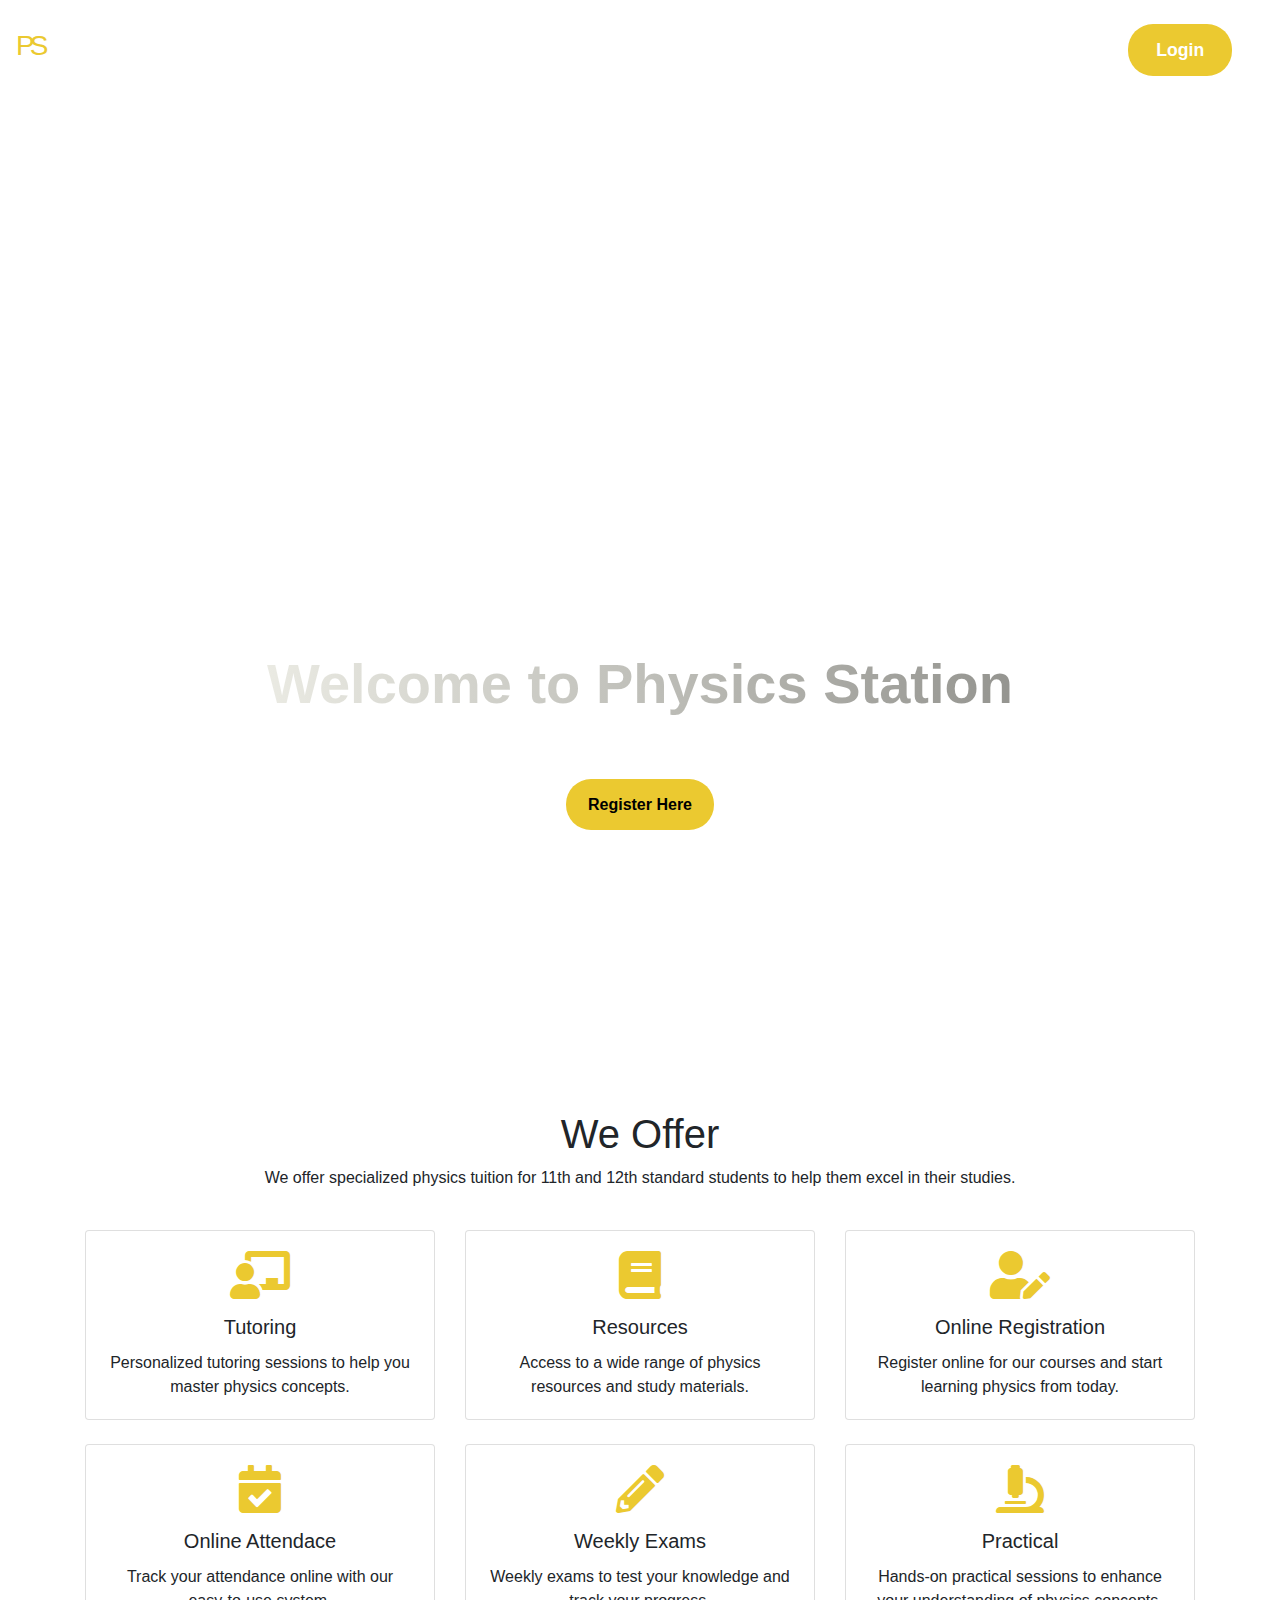
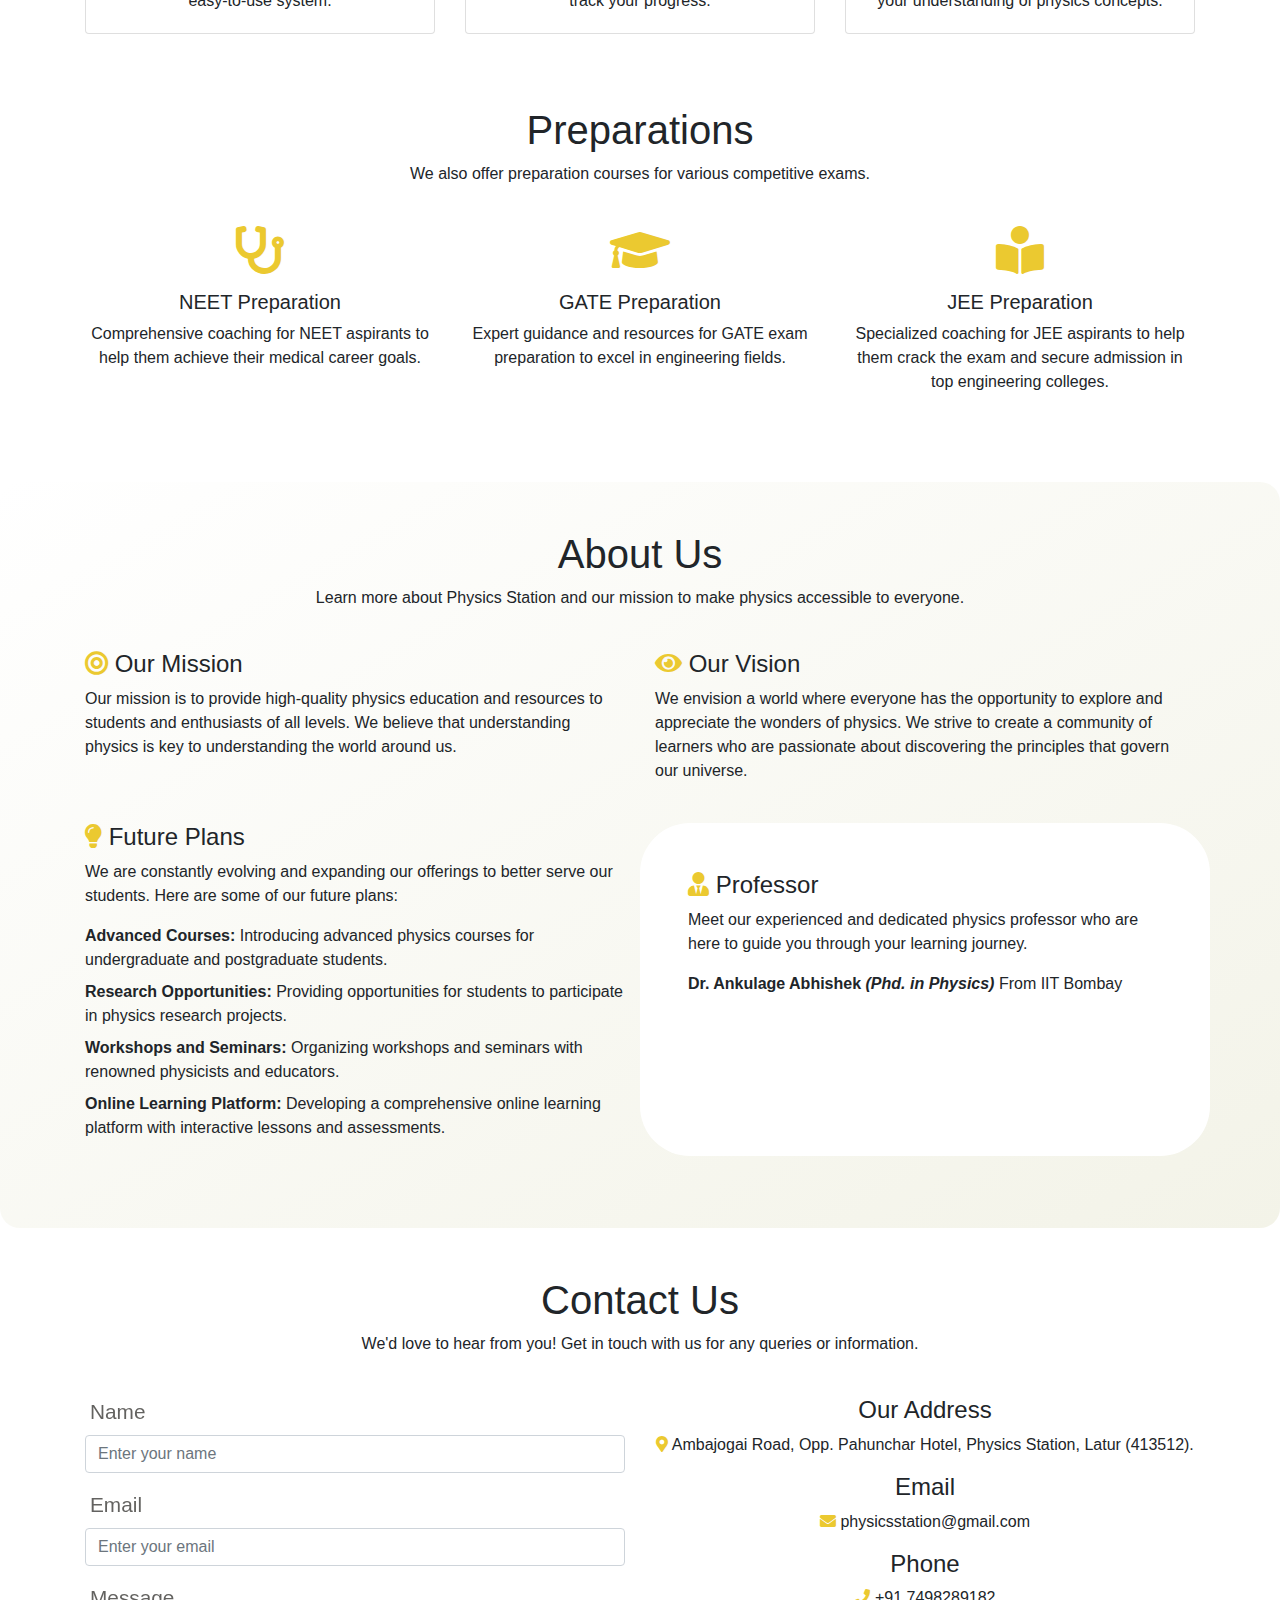
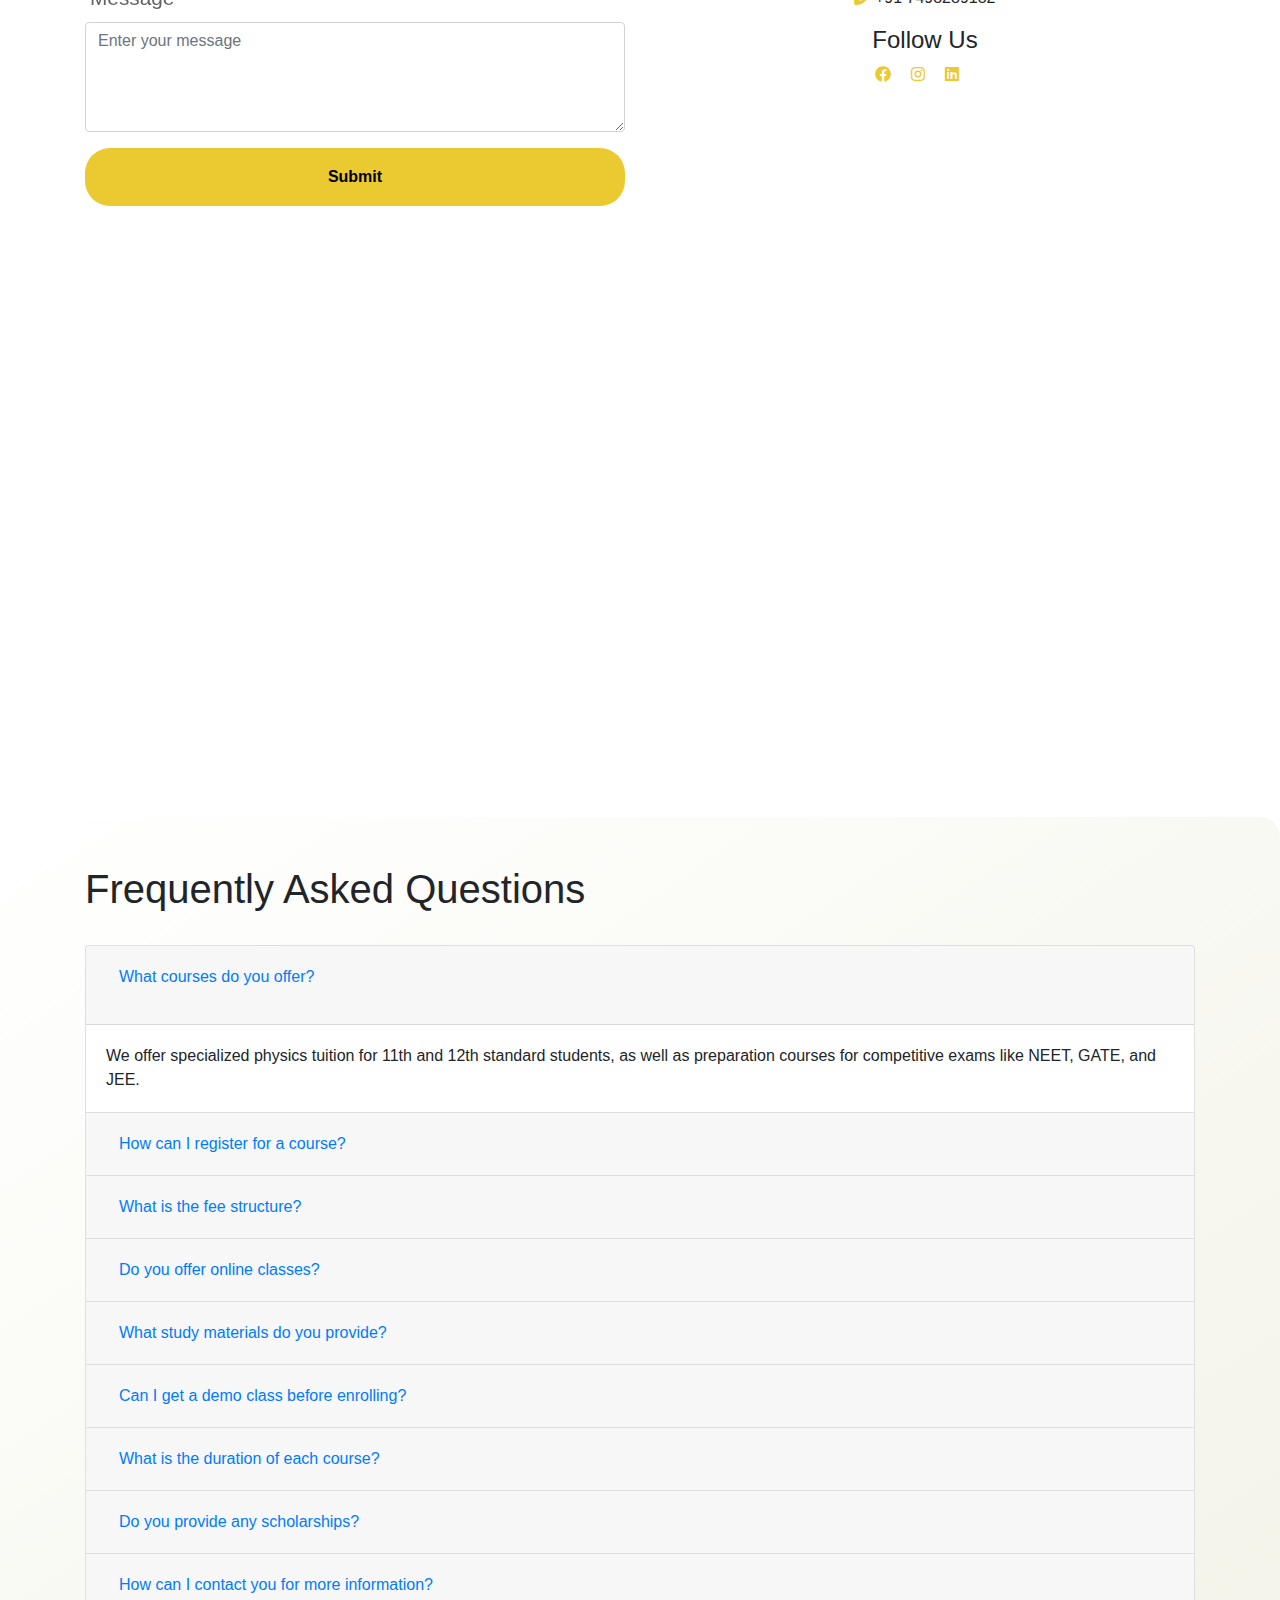
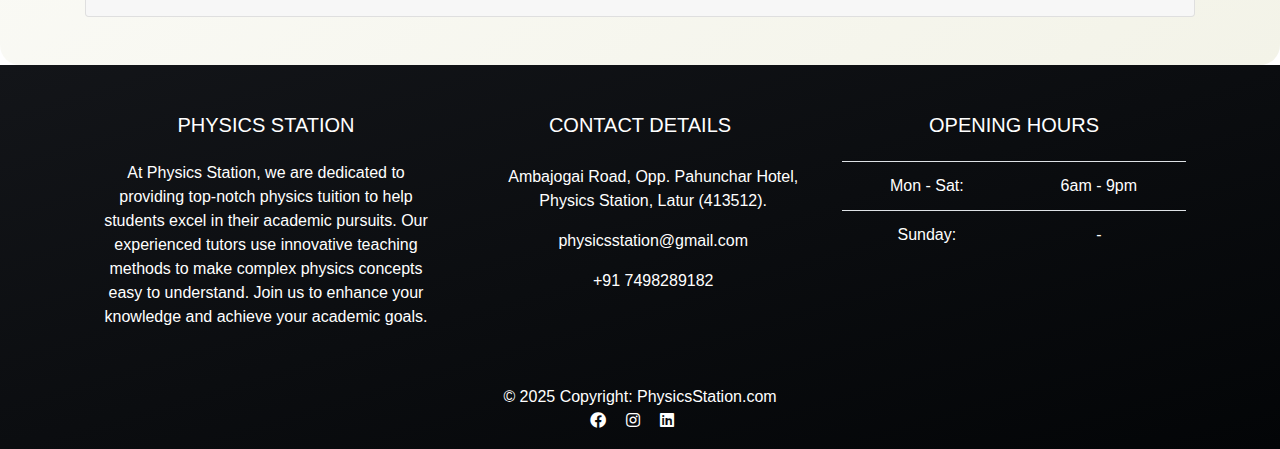
==== index.html @ 828b2222 "Add files via upload" ====
<!DOCTYPE html>
<html lang="en">
<head>
    <meta charset="UTF-8">
    <meta name="viewport" content="width=device-width, initial-scale=1.0">
    <link rel="stylesheet" href="style.css">
    <link rel="preconnect" href="https://fonts.googleapis.com">
<link rel="preconnect" href="https://fonts.gstatic.com" crossorigin>
<link href="https://fonts.googleapis.com/css2?family=Inter:ital,opsz,wght@0,14..32,100..900;1,14..32,100..900&family=Open+Sans:ital,wght@0,300..800;1,300..800&family=Playfair+Display:ital,wght@0,400..900;1,400..900&display=swap" rel="stylesheet">
    <link href="https://stackpath.bootstrapcdn.com/bootstrap/4.5.2/css/bootstrap.min.css" rel="stylesheet">
    <link rel="stylesheet" href="https://cdnjs.cloudflare.com/ajax/libs/font-awesome/5.15.4/css/all.min.css">
    <script src="script.js"></script>
    <title>Physics Station</title>
</head>
<body>
    <video autoplay muted loop id="bgVideo">
        <source src="assets/7670836-uhd_3840_2160_30fps.mp4" type="video/mp4">
    </video>
    
    <header class="container-fluid p-3 text-white">
        <div class="row align-items-center">
            <div class="col-md-4">
                <h1 class="h3 logo-style">PS</h1>
            </div>
            <div class="col-md-8 text-md-right text-right">
                <nav class="navbar navbar-expand-md navbar-dark justify-content-end navtg-style">
                    <button class="navbar-toggler mt-0" type="button" data-toggle="collapse" data-target="#navbarNav" aria-controls="navbarNav" aria-expanded="false" aria-label="Toggle navigation">
                        <span class="navbar-toggler-icon"></span>
                    </button>
                    <div class="collapse navbar-collapse" id="navbarNav">
                        <ul class="navbar-nav ml-auto nav-style">
                            <li class="nav-item active">
                                <a class="nav-link" href="#">Home</a>
                            </li>
                            
                            <li class="nav-item">
                                <a class="nav-link" href="#">Services</a>
                            </li>
                            <li class="nav-item">
                                <a class="nav-link" href="#">About</a>
                            </li>
                            <li class="nav-item">
                                <a class="nav-link" href="#">Contact</a>
                            </li>
                            <li class="nav-item">
                                <a class="nav-link" href="#">Resources</a>
                            </li>
                            <li class="nav-item lg-btn">
                                <a class="nav-link text-white" href="#">Login</a>
                            </li>
                        </ul>
                    </div>
                </nav>
            </div>
        </div>
    </header>
    <section class="hero-section d-flex align-items-center text-center text-white my-5 hero-style">
        <div class="container ">
            <h1 class=" mainheading-style">Welcome to Physics Station</h1>
            <p class="lead-style">Your one-stop destination for all things physics.</p>
            <a href="#" class="btn-style mt-5">Register Here</a>
        </div>
    </section>


    <section class="services-section ser-style">
        <div class="container">
            <div class="row text-center">
                <div class="col-12 mb-4">
                    <h2 class="h1">We Offer</h2>
                    <p>We offer specialized physics tuition for 11th and 12th standard students to help them excel in their studies.</p>
                </div>
                <div class="col-md-4 mb-4">
                    <div class="card">
                        <div class="card-body">
                            <i class="fas fa-chalkboard-teacher fa-3x mb-3 ser-Card-style" ></i>
                            <h5 class="card-title">Tutoring</h5>
                            <p class="card-text">Personalized tutoring sessions to help you master physics concepts.</p>
                        </div>
                    </div>
                </div>
                <div class="col-md-4 mb-4">
                    <div class="card">
                        <div class="card-body">
                            <i class="fas fa-book fa-3x mb-3 ser-Card-style"></i>
                            <h5 class="card-title">Resources</h5>
                            <p class="card-text">Access to a wide range of physics resources and study materials.</p>
                        </div>
                    </div>
                </div>
                <div class="col-md-4 mb-4">
                    <div class="card">
                        <div class="card-body">
                            <i class="fas fa-user-edit fa-3x mb-3 ser-Card-style"></i>
                            <h5 class="card-title">Online Registration</h5>
                            <p class="card-text">Register online for our courses and start learning physics from today.</p>
                        </div>
                    </div>
                </div>
                <div class="col-md-4 mb-4">
                    <div class="card">
                        <div class="card-body">
                            <i class="fas fa-calendar-check fa-3x mb-3 ser-Card-style"></i>
                            <h5 class="card-title">Online Attendace</h5>
                            <p class="card-text">Track your attendance online with our easy-to-use system.</p>
                        </div>
                    </div>
                </div>
                <div class="col-md-4 mb-4">
                    <div class="card">
                        <div class="card-body">
                            <i class="fas fa-pencil-alt fa-3x mb-3 ser-Card-style"></i>
                            <h5 class="card-title">Weekly Exams</h5>
                            <p class="card-text">Weekly exams to test your knowledge and track your progress.</p>
                        </div>
                    </div>
                </div>
                <div class="col-md-4 mb-4">
                    <div class="card">
                        <div class="card-body">
                            <i class="fas fa-microscope fa-3x mb-3 ser-Card-style"></i>
                            <h5 class="card-title">Practical</h5>
                            <p class="card-text">Hands-on practical sessions to enhance your understanding of physics concepts.</p>
                        </div>
                    </div>
                </div>
            </div>
        </div>
    </section>
    <section class="other-services-section py-5">
        <div class="container">
            <div class="row text-center">
                <div class="col-12 mb-4">
                    <h2 class="h1">Preparations</h2>
                    <p>We also offer preparation courses for various competitive exams.</p>
                </div>
                <div class="col-md-4 mb-4">
                    <div class="service-box">
                        <i class="fas fa-stethoscope fa-3x mb-3 ser-Card-style"></i>
                        <h5 class="service-title">NEET Preparation</h5>
                        <p class="service-text">Comprehensive coaching for NEET aspirants to help them achieve their medical career goals.</p>
                    </div>
                </div>
                <div class="col-md-4 mb-4">
                    <div class="service-box">
                        <i class="fas fa-graduation-cap fa-3x mb-3 ser-Card-style"></i>
                        <h5 class="service-title">GATE Preparation</h5>
                        <p class="service-text">Expert guidance and resources for GATE exam preparation to excel in engineering fields.</p>
                    </div>
                </div>
                <div class="col-md-4 mb-4">
                    <div class="service-box">
                        <i class="fas fa-book-reader fa-3x mb-3 ser-Card-style"></i>
                        <h5 class="service-title">JEE Preparation</h5>
                        <p class="service-text">Specialized coaching for JEE aspirants to help them crack the exam and secure admission in top engineering colleges.</p>
                    </div>
                    
            </div>
        </div>
    </section>

    <section class="about-section about-style py-5 abt-bg-style">
        <div class="container">
            <div class="row">
                <div class="col-12 text-center mb-4">
                    <h2 class="h1">About Us</h2>
                    <p>Learn more about Physics Station and our mission to make physics accessible to everyone.</p>
                </div>
                <div class="col-md-6 mb-4">
                    <h3 class="h4"><i class="fas fa-bullseye ser-Card-style"></i> Our Mission</h3>
                    <p>Our mission is to provide high-quality physics education and resources to students and enthusiasts of all levels. We believe that understanding physics is key to understanding the world around us.</p>
                </div>
                <div class="col-md-6 mb-4">
                    <h3 class="h4"><i class="fas fa-eye ser-Card-style"></i> Our Vision</h3>
                    <p>We envision a world where everyone has the opportunity to explore and appreciate the wonders of physics. We strive to create a community of learners who are passionate about discovering the principles that govern our universe.</p>
                </div>
                <div class="col-md-6 mb-4">
                    <h3 class="h4"><i class="fas fa-lightbulb ser-Card-style"></i> Future Plans</h3>
                    <p>We are constantly evolving and expanding our offerings to better serve our students. Here are some of our future plans:</p>
                    <ul class="list-unstyled">
                        <li class="mb-2">
                            <strong>Advanced Courses:</strong> Introducing advanced physics courses for undergraduate and postgraduate students.
                        </li>
                        <li class="mb-2">
                            <strong>Research Opportunities:</strong> Providing opportunities for students to participate in physics research projects.
                        </li>
                        <li class="mb-2">
                            <strong>Workshops and Seminars:</strong> Organizing workshops and seminars with renowned physicists and educators.
                        </li>
                        <li class="mb-2">
                            <strong>Online Learning Platform:</strong> Developing a comprehensive online learning platform with interactive lessons and assessments.
                        </li>
                    </ul>
                </div>
                <div class="col-md-6 mb-4 bg-white p-5 border-radius-style">
                    <h3 class="h4"><i class="fas fa-user-tie ser-Card-style"></i> Professor</h3>
                    <p>Meet our experienced and dedicated physics professor who are here to guide you through your learning journey.</p>
                    <ul class="list-unstyled">
                        <li class="mb-2">
                            <strong>Dr. Ankulage Abhishek</strong> <i><b>(Phd. in Physics)</b></i> From IIT Bombay
                        </li>
                    </ul>
                </div>
            </div>
        </div>
    </section>

    
    <section class="contact-section py-5">
        <div class="container">
            <div class="row">
                <div class="col-12 mb-4 text-center">
                    <h2 class="h1 ">Contact Us</h2>
                    <p>We'd love to hear from you! Get in touch with us for any queries or information.</p>
                </div>
                <div class="col-md-6 mb-4 form-style">
                    <form>
                        <div class="form-group">
                            <label for="name">Name</label>
                            <input type="text" class="form-control" id="name" placeholder="Enter your name">
                        </div>
                        <div class="form-group">
                            <label for="email">Email</label>
                            <input type="email" class="form-control" id="email" placeholder="Enter your email">
                        </div>
                        <div class="form-group">
                            <label for="message">Message</label>
                            <textarea class="form-control" id="message" rows="4" placeholder="Enter your message"></textarea>
                        </div>
                        <button type="submit" class="submit-btn-style">Submit</button>
                    </form>
                </div>
                <div class="col-md-6 mb-4 text-center">
                    <h3 class="h4">Our Address</h3>
                    <p><i class="fas fa-map-marker-alt ser-Card-style"></i> Ambajogai Road, Opp. Pahunchar Hotel, Physics Station, Latur (413512).</p>
                    <h3 class="h4">Email</h3>
                    <p><i class="fas fa-envelope ser-Card-style"></i> physicsstation@gmail.com</p>
                    <h3 class="h4">Phone</h3>
                    <p><i class="fas fa-phone ser-Card-style"></i> +91 7498289182</p>
                    <h3 class="h4">Follow Us</h3>
                    <p>
                        <a href="https://www.facebook.com" target="_blank" class="text-dark mr-3">
                            <i class="fab fa-facebook  ser-Card-style"></i>
                        </a>
                        <a href="https://www.instagram.com" target="_blank" class="text-dark mr-3">
                            <i class="fab fa-instagram  ser-Card-style"></i>
                        </a>
                        <a href="https://www.linkedin.com" target="_blank" class="text-dark mr-3">
                            <i class="fab fa-linkedin  ser-Card-style"></i>
                        </a>
                    </p>
                </div>
                <div class="col-12 mb-4">
                    <h3 class="h2"></h3>
                    <iframe src="https://www.google.com/maps/embed?pb=!1m18!1m12!1m3!1d3785.3982784369587!2d76.56850227596956!3d18.420217172230515!2m3!1f0!2f0!3f0!3m2!1i1024!2i768!4f13.1!3m3!1m2!1s0x3bcf83788bf95f5b%3A0xa8b13ce5c3e5dd8e!2sPahunchar%20Pure%20Veg%20Restaurant!5e0!3m2!1sen!2sin!4v1738050229691!5m2!1sen!2sin" width="100%" height="500" style="border:0;" allowfullscreen="" loading="lazy" referrerpolicy="no-referrer-when-downgrade"></iframe>
                </div>
            </div>
        </div>
    </section>
    <section class="faq-section py-5 abt-bg-style">
        <div class="container">
            <div class="row">
                <div class="col-12 mb-4 text-left">
                    <h2 class="h1">Frequently Asked Questions</h2>
                </div>
                
                <div class="col-12">
                    <div class="accordion" id="faqAccordion">
                        <div class="card ">
                            <div class="card-header " id="headingOne">
                                <h5 class="mb-0 text-left">
                                    <button class="btn btn-link" type="button" data-toggle="collapse" data-target="#collapseOne" aria-expanded="true" aria-controls="collapseOne">
                                       <p class="btn-txt-style"> What courses do you offer? </p>
                                    </button>
                                </h5>
                            </div>
                            <div id="collapseOne" class="collapse show" aria-labelledby="headingOne" data-parent="#faqAccordion">
                                <div class="card-body text-left">
                                    We offer specialized physics tuition for 11th and 12th standard students, as well as preparation courses for competitive exams like NEET, GATE, and JEE.
                                </div>
                            </div>
                        </div>
                        <div class="card">
                            <div class="card-header" id="headingTwo">
                                <h5 class="mb-0 text-left"></h5>
                                    <button class="btn btn-link collapsed" type="button" data-toggle="collapse" data-target="#collapseTwo" aria-expanded="false" aria-controls="collapseTwo">
                                        How can I register for a course?
                                    </button>
                                </h5>
                            </div>
                            <div id="collapseTwo" class="collapse" aria-labelledby="headingTwo" data-parent="#faqAccordion">
                                <div class="card-body text-left">
                                    You can register for our courses online through our website. Simply click on the "Register Here" button and fill out the registration form.
                                </div>
                            </div>
                        </div>
                        <div class="card">
                            <div class="card-header" id="headingThree">
                                <h5 class="mb-0 text-left"></h5>
                                    <button class="btn btn-link collapsed" type="button" data-toggle="collapse" data-target="#collapseThree" aria-expanded="false" aria-controls="collapseThree">
                                        What is the fee structure?
                                    </button>
                                </h5>
                            </div>
                            <div id="collapseThree" class="collapse" aria-labelledby="headingThree" data-parent="#faqAccordion">
                                <div class="card-body text-left">
                                    Our fee structure varies depending on the course you choose. Please contact us for detailed information about the fees for each course.
                                </div>
                            </div>
                        </div>
                        <div class="card">
                            <div class="card-header" id="headingFour">
                                <h5 class="mb-0 text-left"></h5>
                                    <button class="btn btn-link collapsed" type="button" data-toggle="collapse" data-target="#collapseFour" aria-expanded="false" aria-controls="collapseFour">
                                        Do you offer online classes?
                                    </button>
                                </h5>
                            </div>
                            <div id="collapseFour" class="collapse" aria-labelledby="headingFour" data-parent="#faqAccordion">
                                <div class="card-body text-left">
                                    Yes, we offer both online and offline classes to cater to the needs of our students. You can choose the mode of learning that suits you best.
                                </div>
                            </div>
                        </div>
                        <div class="card">
                            <div class="card-header" id="headingFive">
                                <h5 class="mb-0 text-left"></h5>
                                    <button class="btn btn-link collapsed" type="button" data-toggle="collapse" data-target="#collapseFive" aria-expanded="false" aria-controls="collapseFive">
                                        What study materials do you provide?
                                    </button>
                                </h5>
                            </div>
                            <div id="collapseFive" class="collapse" aria-labelledby="headingFive" data-parent="#faqAccordion">
                                <div class="card-body text-left">
                                    We provide a variety of study materials including textbooks, practice papers, and online resources to help you excel in your studies.
                                </div>
                            </div>
                        </div>
                        <div class="card">
                            <div class="card-header" id="headingSix">
                                <h5 class="mb-0 text-left"></h5>
                                    <button class="btn btn-link collapsed" type="button" data-toggle="collapse" data-target="#collapseSix" aria-expanded="false" aria-controls="collapseSix">
                                        Can I get a demo class before enrolling?
                                    </button>
                                </h5>
                            </div>
                            <div id="collapseSix" class="collapse" aria-labelledby="headingSix" data-parent="#faqAccordion">
                                <div class="card-body text-left">
                                    Yes, we offer demo classes for prospective students. Please contact us to schedule a demo class.
                                </div>
                            </div>
                        </div>
                        <div class="card">
                            <div class="card-header" id="headingSeven">
                                <h5 class="mb-0 text-left"></h5>
                                    <button class="btn btn-link collapsed" type="button" data-toggle="collapse" data-target="#collapseSeven" aria-expanded="false" aria-controls="collapseSeven">
                                        What is the duration of each course?
                                    </button>
                                </h5>
                            </div>
                            <div id="collapseSeven" class="collapse" aria-labelledby="headingSeven" data-parent="#faqAccordion">
                                <div class="card-body text-left">
                                    The duration of each course varies. Please refer to the course details on our website or contact us for more information.
                                </div>
                            </div>
                        </div>
                        <div class="card">
                            <div class="card-header" id="headingEight">
                                <h5 class="mb-0 text-left"></h5>
                                    <button class="btn btn-link collapsed" type="button" data-toggle="collapse" data-target="#collapseEight" aria-expanded="false" aria-controls="collapseEight">
                                        Do you provide any scholarships?
                                    </button>
                                </h5>
                            </div>
                            <div id="collapseEight" class="collapse" aria-labelledby="headingEight" data-parent="#faqAccordion">
                                <div class="card-body text-left">
                                    Yes, we offer scholarships to deserving students based on their academic performance and financial need. Please contact us for more details.
                                </div>
                            </div>
                        </div>
                        <div class="card">
                            <div class="card-header" id="headingNine">
                                <h5 class="mb-0 text-left"></h5>
                                    <button class="btn btn-link collapsed" type="button" data-toggle="collapse" data-target="#collapseNine" aria-expanded="false" aria-controls="collapseNine">
                                        How can I contact you for more information?
                                    </button>
                                </h5>
                            </div>
                            <div id="collapseNine" class="collapse" aria-labelledby="headingNine" data-parent="#faqAccordion">
                                <div class="card-body text-left">
                                    You can contact us through our website's contact form, email, or phone. Our contact details are available on the "Contact" page of our website.
                                </div>
                            </div>
                        </div>
                    </div>
                </div>
            </div>
        </div>
    </section>


    <footer class="text-white text-center text-lg-start footergb-style">
      <div class="container p-4">
     
        <div class="row mt-4">
          
          <div class="col-lg-4 col-md-12 mb-4 mb-md-0">
            <h5 class="text-uppercase mb-4">Physics Station</h5>
  
            <p>
            At Physics Station, we are dedicated to providing top-notch physics tuition to help students excel in their academic pursuits. Our experienced tutors use innovative teaching methods to make complex physics concepts easy to understand. Join us to enhance your knowledge and achieve your academic goals.
            </p>
  
           
          </div>
          
          <div class="col-lg-4 col-md-6 mb-4 mb-md-0 ">
            <h5 class="text-uppercase mb-4 pb-1">Contact Details</h5>
  
            <ul class="fa-ul " style="margin-left: 1.65em;">
              <li class="mb-3 tex">
                Ambajogai Road, Opp. Pahunchar Hotel, Physics Station, Latur (413512).
              </li>
              <li class="mb-3">
                physicsstation@gmail.com
              </li>
              <li class="mb-3">
                +91 7498289182
              </li>
            </ul>
          </div>
          
          <div class="col-lg-4 col-md-6 mb-4 mb-md-0">
            <h5 class="text-uppercase mb-4">Opening hours</h5>
  
            <table class="table text-center text-white">
              <tbody class="fw-normal">
                <tr>
                  <td>Mon - Sat:</td>
                  <td>6am - 9pm</td>
                </tr>
                <tr>
                  <td>Sunday:</td>
                  <td>-</td>
                </tr>
              </tbody>
            </table>
          </div>
          
        </div>
       
      </div>
      
      <div class="text-center p-3">
        © 2025 Copyright:
        <a class="text-white" href="#">PhysicsStation.com</a>
        <div class="social-icons"></div>
            <a href="https://www.facebook.com" target="_blank" class="text-white mr-3">
                <i class="fab fa-facebook"></i>
            </a>
            <a href="https://www.instagram.com" target="_blank" class="text-white mr-3">
                <i class="fab fa-instagram"></i>
            </a>
            <a href="https://www.linkedin.com" target="_blank" class="text-white mr-3">
                <i class="fab fa-linkedin"></i>
            </a>
        </div>
        
      </div>
     
    </footer>
  

 
 
    <script src="https://code.jquery.com/jquery-3.5.1.slim.min.js"></script>
    <script src="https://cdn.jsdelivr.net/npm/@popperjs/core@2.9.2/dist/umd/popper.min.js"></script>
    <script src="https://stackpath.bootstrapcdn.com/bootstrap/4.5.2/js/bootstrap.min.js"></script>
   
</body>
</html>
---- style.css ----
* {
    margin: 0;
    padding: 0;
    box-sizing: border-box;
    font-family: 'Poppins', sans-serif;
    
}

html, body {
    width: 100%;
    height: 100%;
    font-family: 'Poppins', sans-serif;
}

img {
    max-width: 100%;
    height: auto;
}

a {
    text-decoration: none;
    color: inherit;
}

ul, ol {
    list-style: none;
}

button {
    cursor: pointer;
    border: none;
    background: none;
}

input, textarea {
    font-family: inherit;
}

table {
    border-collapse: collapse;
    width: 100%;
}
#bgVideo {
    position: absolute;
    top: 0;
    left: 0;
    width: 100%;
    height: 100vh;
    object-fit: cover;
    z-index: -1;
}

@media screen and (max-width: 768px) {
    .navtg-style {
        margin-top: -45px
    }
}


.logo-style{
    color: #ebc930;
    font-weight: bold;
    letter-spacing: -5px;
   
}
.nav-style{
    font-size: 1.5rem;
    margin-right: 2%;
    
}

.lg-btn{
    background-color: #ebc930;
    color: #000000;
    border: none;
    padding: 5px 20px;
    border-radius: 25px;
    font-size: 1.1rem;
    font-weight: bold;
    cursor: pointer;
}
.lg-btn:hover {
    background-color: #ebc930;
    opacity: 0.8;
    
}
@media screen and (max-width: 768px) {
    .lg-btn {
        padding: 10px 15px;
        font-size: 1rem;
        width: 20%;
        justify-content: end;
        margin-left: auto;
    }
}
.hero-style{
    display: flex;
    justify-content: center;
    align-items: center;
    height: 130vh;
    text-align: center;
}
@media screen and (max-width: 768px) {
    .hero-style {
        height: 70vh;
    }
}
.mainheading-style{
    font-size: 3.5rem;
    background: linear-gradient(to left, #000000, #FFFFF7);
    -webkit-background-clip: text;
    background-size: 200% auto;
    animation: gradientMove 5s linear infinite;
    color: transparent;
    margin-bottom: 20px;
    font-weight:  bold;
    font-family: 'Poppins', sans-serif;
}
.lead-style{
    font-size: 1.5rem;
    margin-bottom: 20px;
    font-family: 'Poppins', sans-serif;

}
@media screen and (max-width: 768px) {
    .lead-style {
        font-size: 1.3rem;
    }
}
.btn-style{ 
    font-family: 'Poppins', sans-serif;
    background-color:#ebc930;
  border-radius: 25px;
  color: #000;
  cursor: pointer;
  font-weight: bold;
  padding: 17px 22px;
  text-align: center;
  width: 100%;
  box-sizing: border-box;
  border: 0;
  font-size: 16px;
}

.btn-style:hover {
  outline: 0;
  background: #ebc930;
  opacity: 0.8;
  color: #000;
  text-decoration: none;
}
.ser-style{
    display: flex;
    justify-content: center;
    align-items: center;
    text-align: center;
    margin-top: -20%;
}
.ser-Card-style{
    color:#ebc930
}
.ser-Card-style:hover{
    color:#ebc930;
    opacity: 0.8;
}
.submit-btn-style{
    background-color: #ebc930;
    border-radius: 25px;
    color: #000;
    cursor: pointer;
    font-weight: bold;
    padding: 17px 22px;
    text-align: center;
    width: 100%;
    box-sizing: border-box;
    border: 0;
    font-size: 16px;
}
.abt-bg-style{
    background-image: linear-gradient(to right bottom, #ffffff, #f3f3e8);
    border-radius: 20px;
} 
.border-radius-style
{
    border-radius: 50px;
}
.form-style label{
    font-size: 1.3rem;
    color: #3d3c39;
    text-align: start;
    opacity: 0.8;
    margin-left: 5px;
}
.footergb-style{
    background-image: linear-gradient(to right bottom, #131519, #030507);
}
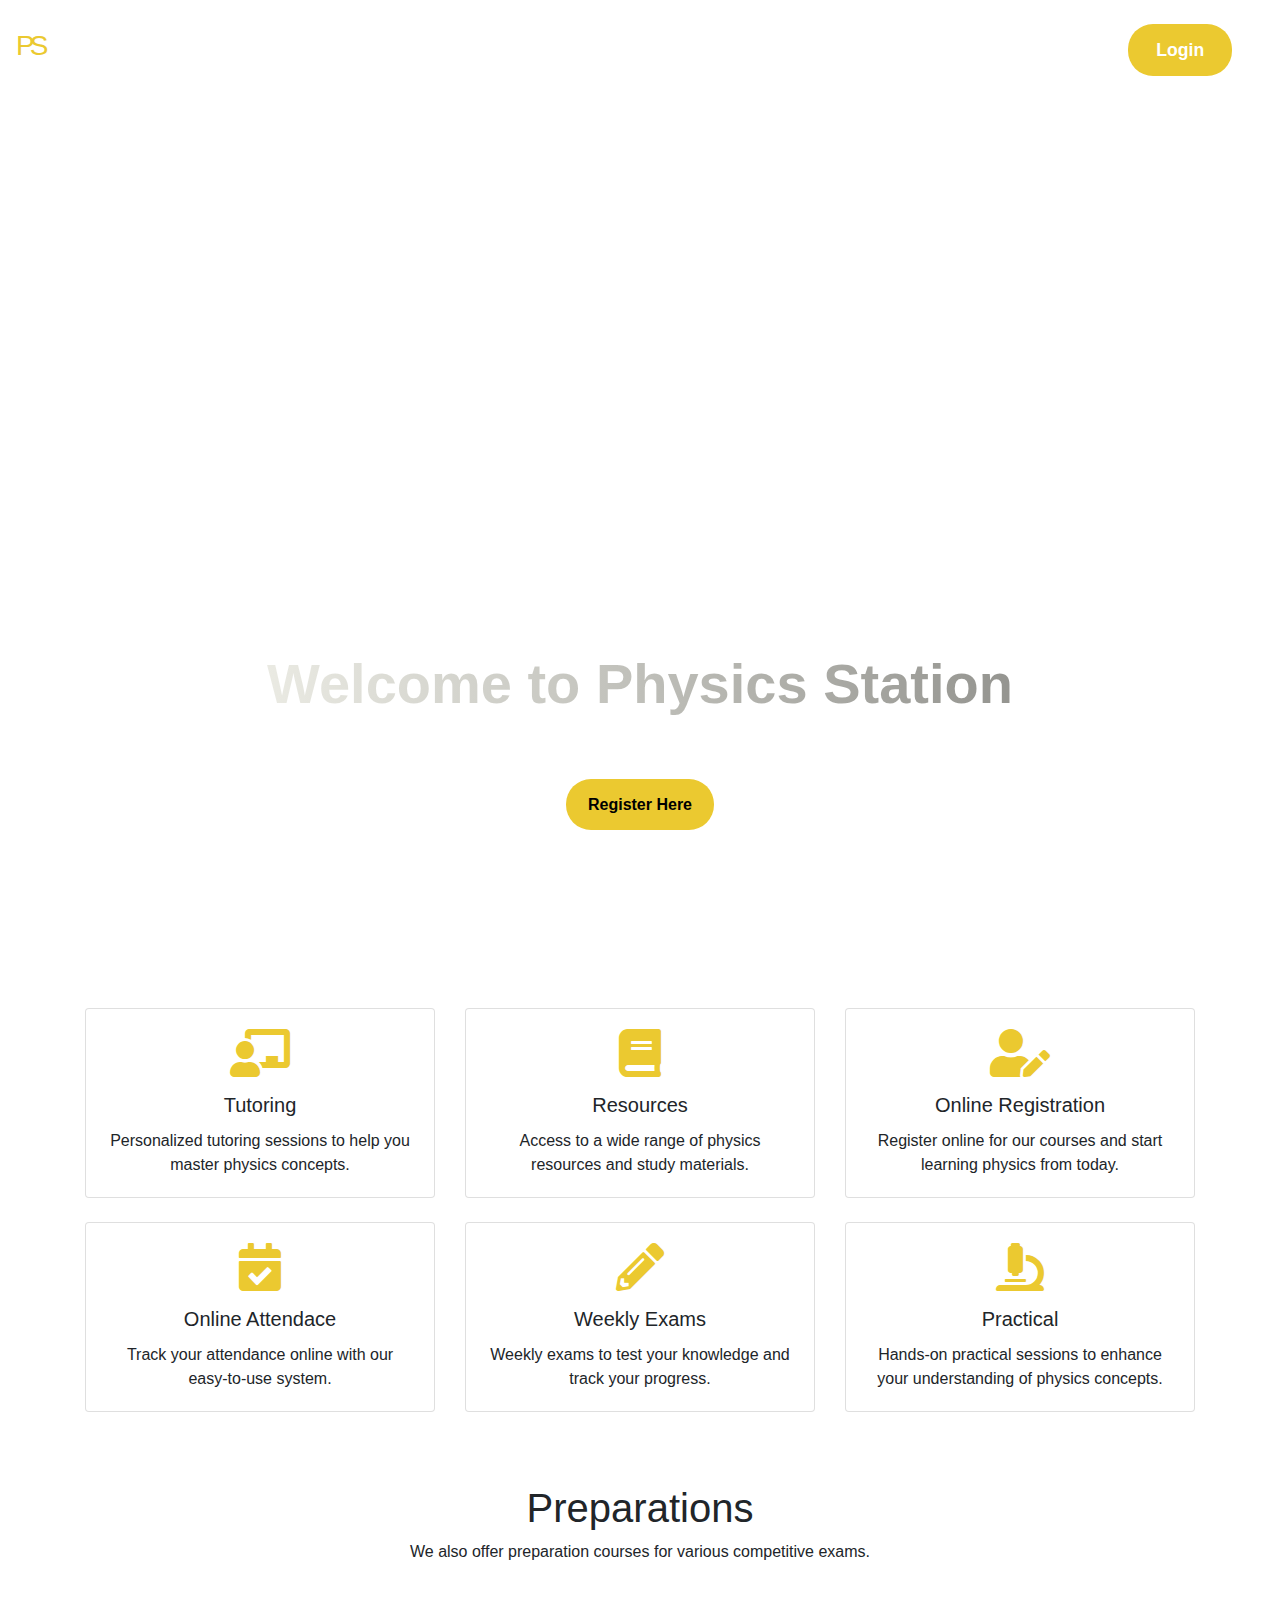
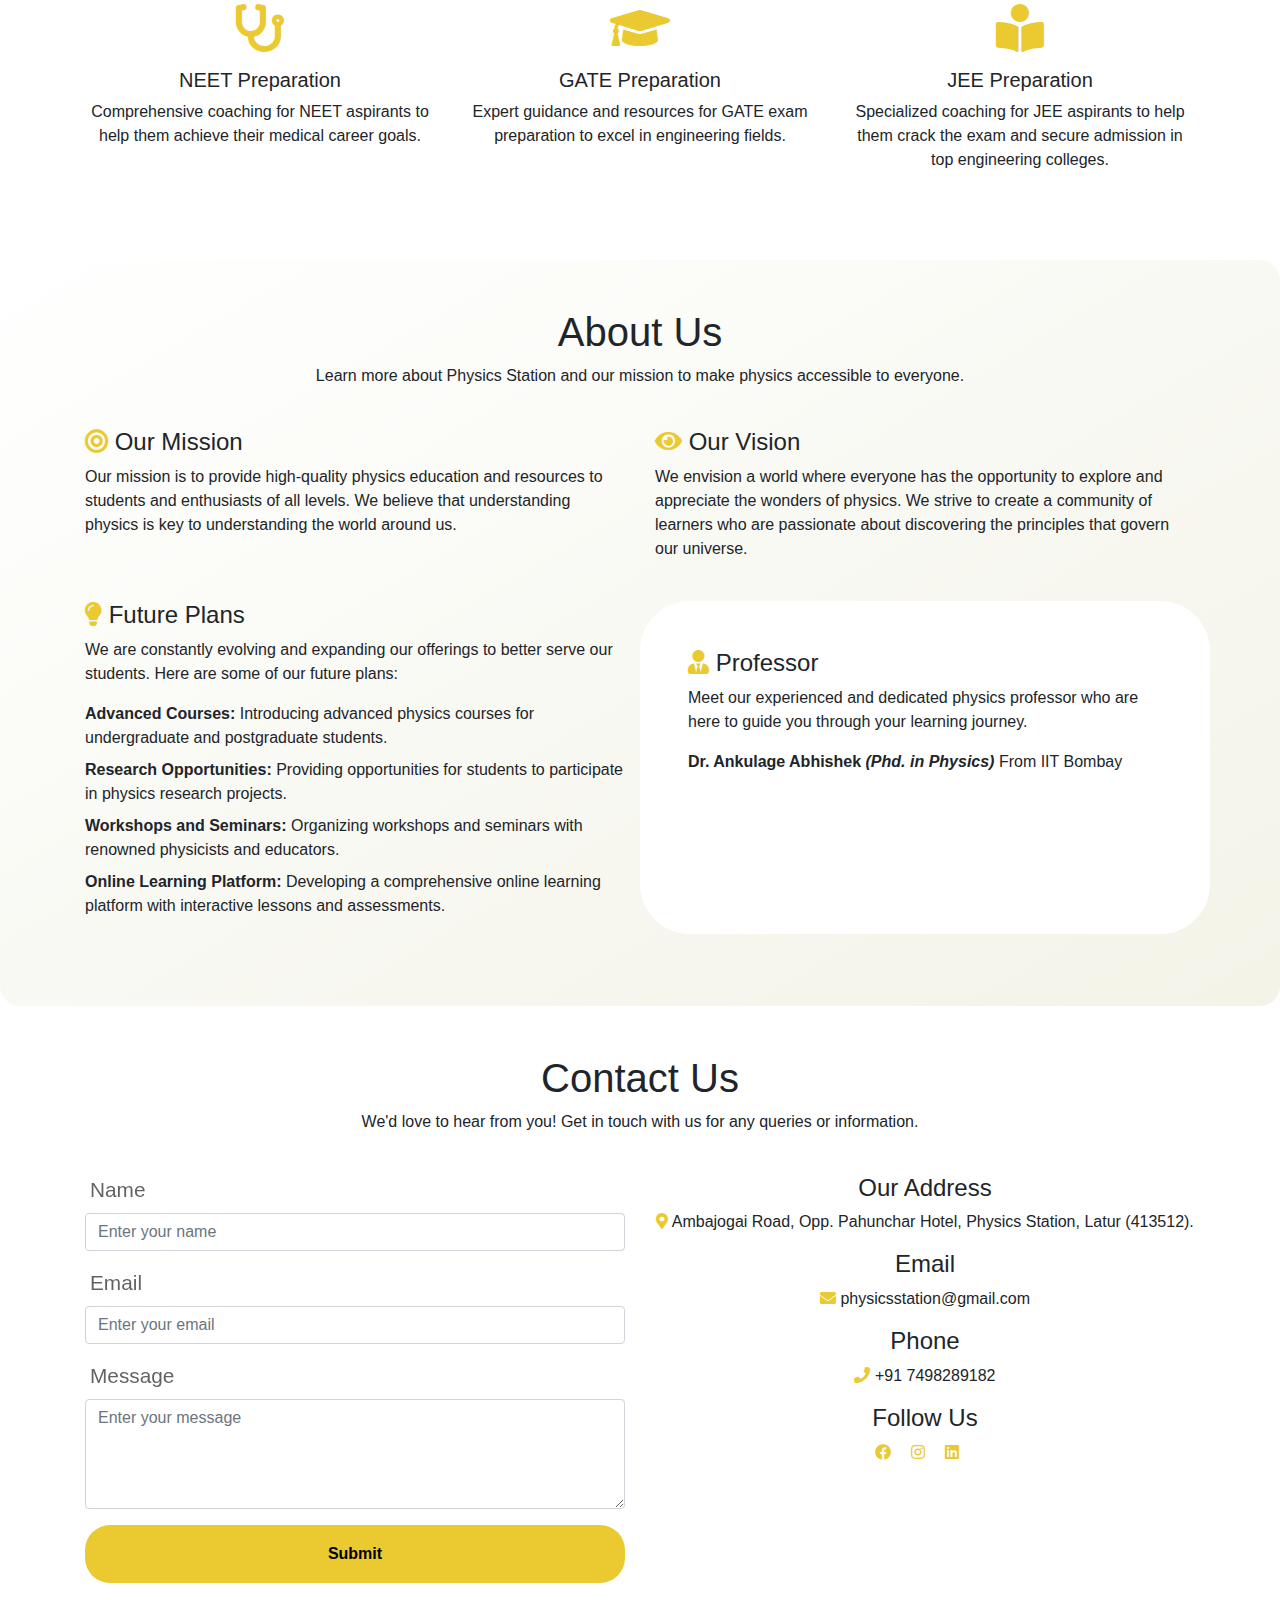
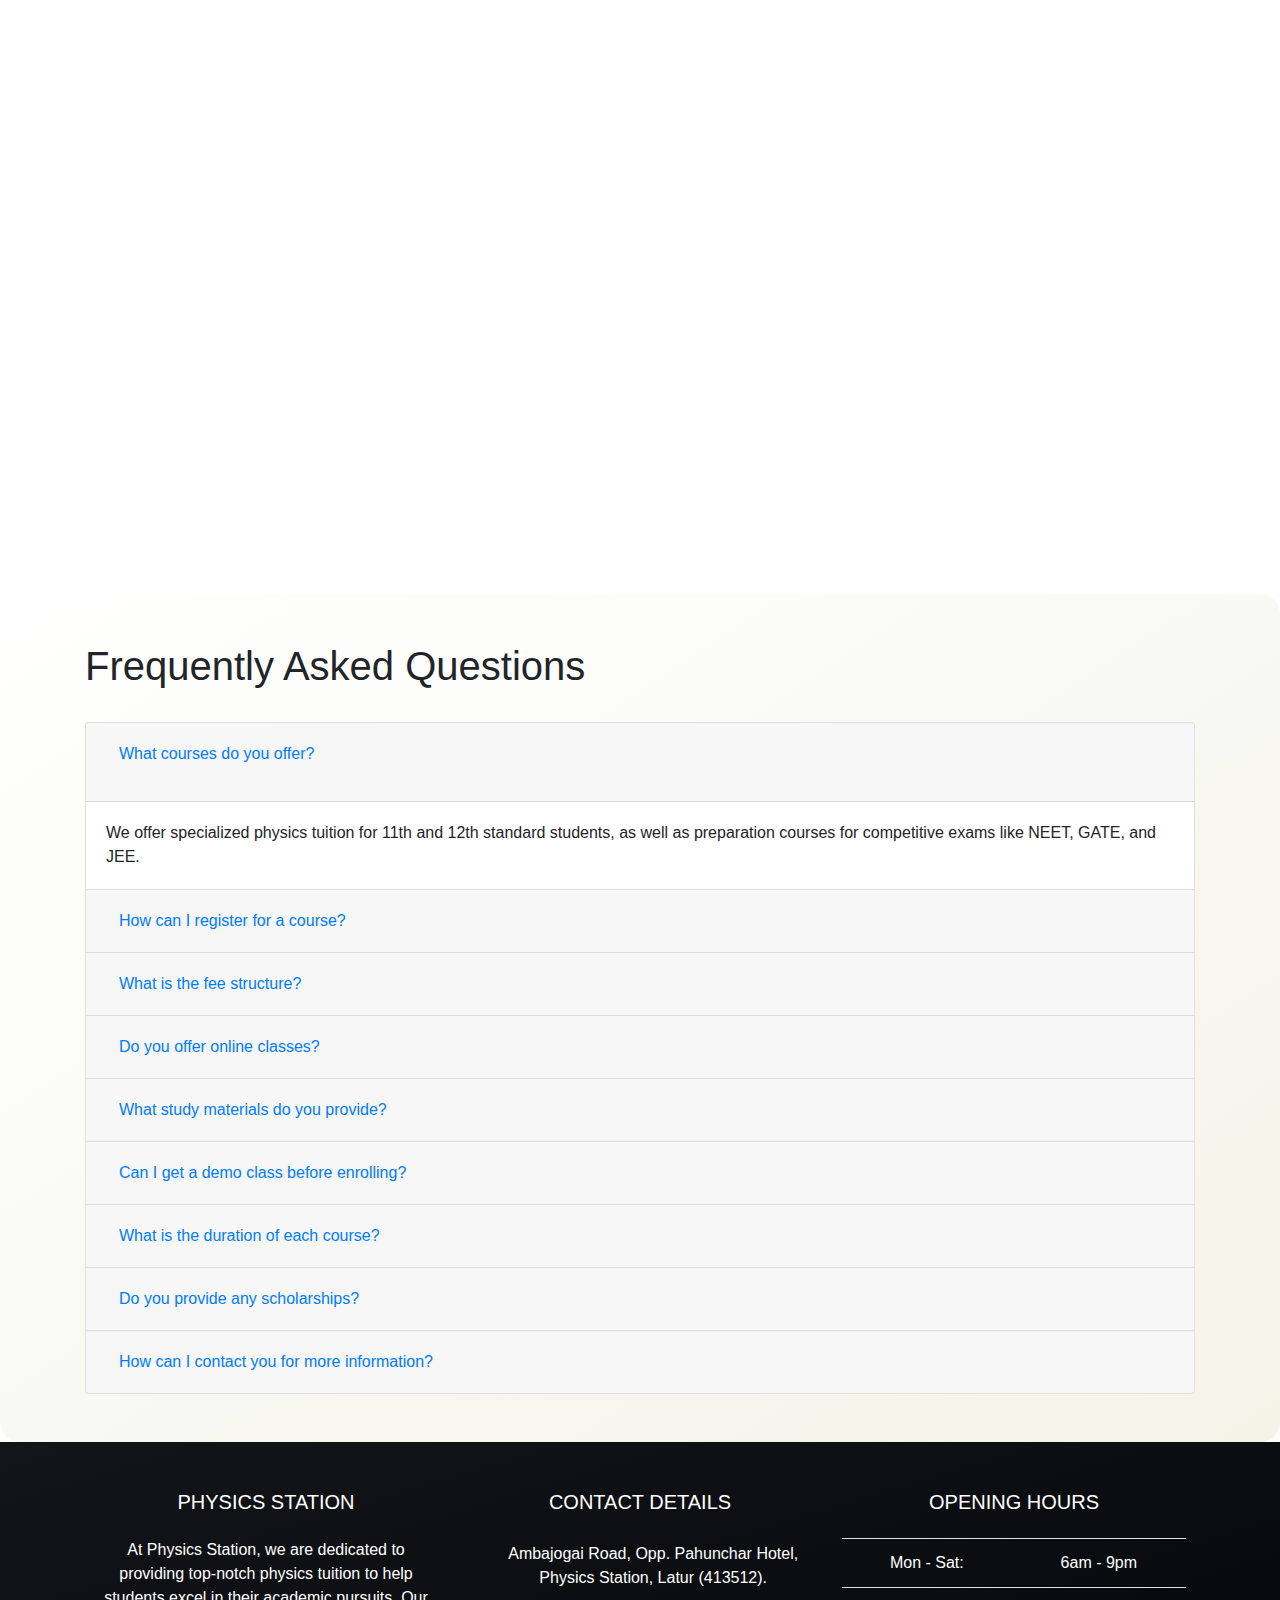
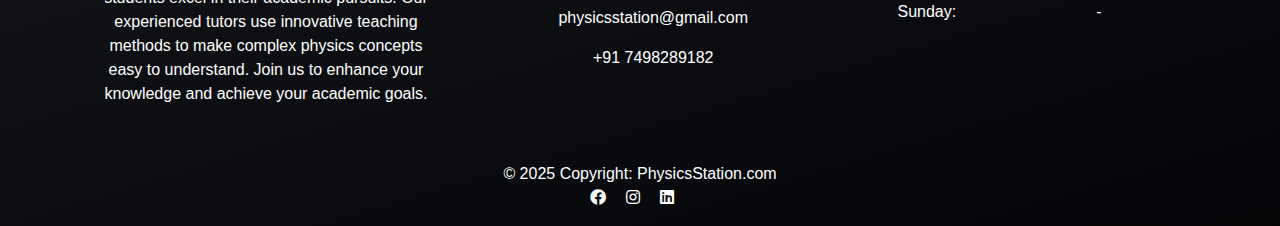
==== commit 09de73da: "update" ====
--- a/index.html
+++ b/index.html
@@ -43,7 +43,7 @@
                                 <a class="nav-link" href="#">Contact</a>
                             </li>
                             <li class="nav-item">
-                                <a class="nav-link" href="#">Resources</a>
+                                <a class="nav-link" href="resources.html">Resources</a>
                             </li>
                             <li class="nav-item lg-btn">
                                 <a class="nav-link text-white" href="#">Login</a>
@@ -58,18 +58,89 @@
         <div class="container ">
             <h1 class=" mainheading-style">Welcome to Physics Station</h1>
             <p class="lead-style">Your one-stop destination for all things physics.</p>
-            <a href="#" class="btn-style mt-5">Register Here</a>
+            <a href="#" class="btn-style mt-5" data-toggle="modal" data-target="#exampleModalCenter">Register Here</a>
         </div>
     </section>
+    <div class="modal fade" id="exampleModalCenter" tabindex="-1" role="dialog" aria-labelledby="exampleModalCenterTitle" aria-hidden="true">
+        <div class="modal-dialog modal-dialog-centered" role="document">
+          <div class="modal-content">
+            <div class="modal-header">
+            <h5 class="modal-title" id="exampleModalLongTitle">
+                <i class="fas fa-exclamation-triangle text-warning"></i> Please ensure all information is accurate before submitting the form.
+            </h5>
+            
+              <button type="button" class="close" data-dismiss="modal" aria-label="Close">
+                <span aria-hidden="true">&times;</span>
+              </button>
+            </div>
+            <div class="modal-body">
+            <form>
+                <div class="form-group">
+                    <label for="fullName">Full Name</label>
+                    <input type="text" class="form-control" id="fullName" placeholder="Enter your full name" required>
+                </div>
+                <div class="form-group">
+                    <label for="email">Email address</label>
+                    <input type="email" class="form-control" id="email" placeholder="Enter your email" required>
+                </div>
+                <div class="form-group">
+                    <label for="phone">Phone Number</label>
+                    <input type="tel" class="form-control" id="phone" placeholder="Enter your phone number" required>
+                </div>
+                <div class="form-group">
+                    <label for="adharCard">Adhar Card Number</label>
+                    <input type="text" class="form-control" id="adharCard" placeholder="Enter your Adhar Card number" required>
+                </div>
+                <div class="form-group">
+                    <label for="address">Address</label>
+                    <textarea class="form-control" id="address" rows="3" placeholder="Enter your address" required></textarea>
+                </div>
+                <div class="form-group">
+                    <label for="standard">Standard</label>
+                    <select class="form-control" id="standard" required>
+                        <option value="">Choose...</option>
+                        <option value="11th">8th Standard</option>
+                        <option value="11th">9th Standard</option>
+                        <option value="11th">10th Standard</option>
+                        <option value="11th">11th Standard</option>
+                        <option value="12th">12th Standard</option>
+                    </select>
+                </div>
+                <div class="form-group">
+                    <label for="course">Select Course</label>
+                    <select class="form-control" id="course" required>
+                        <option value="">Choose...</option>
+                        <option value="tutoring">Physics</option>
+                        <option value="resources">Chemistry</option>
+                        <option value="online_registration">Math</option>
+                        <option value="online_attendance">Biology</option>
+                        <option value="weekly_exams">Science</option>
+                    </select>
+                </div>
+                <div class="form-group">
+                    <label for="passportPhoto">Passport Size Photo</label>
+                    <input type="file" class="form-control-file" id="passportPhoto" accept="image/*" required>
+                </div>
+            </form>
+            </div>
+            <div class="modal-footer">
+                <button type="" class="btn-style">Reset</button>
+              </div>
+            <div class="modal-footer">
+              <button type="submit" class="btn-style">Submit</button>
+            </div>
+          </div>
+        </div>
+      </div>
 
 
     <section class="services-section ser-style">
         <div class="container">
             <div class="row text-center">
-                <div class="col-12 mb-4">
+                <!-- <div class="col-12 mb-4">
                     <h2 class="h1">We Offer</h2>
                     <p>We offer specialized physics tuition for 11th and 12th standard students to help them excel in their studies.</p>
-                </div>
+                </div> -->
                 <div class="col-md-4 mb-4">
                     <div class="card">
                         <div class="card-body">
@@ -397,6 +468,32 @@
             </div>
         </div>
     </section>
+
+    <!-- <div class="fixed-badge">
+        <a href="#" class="badge badge-info">Admissions Open <br> Register as Soon as Possible</a>
+    </div>
+
+    <style>
+    .fixed-badge {
+        position: fixed;
+        right: 10px;
+        top: 50%;
+        transform: translateY(-50%);
+        z-index: 1000;
+        animation: fadeOut 10s forwards;
+        }
+
+        @keyframes fadeOut {
+            0% {
+                opacity: 1;
+            }
+            100% {
+                opacity: 0;
+                display: none;
+            }
+            }
+    </style> -->
+
 
 
     <footer class="text-white text-center text-lg-start footergb-style">
--- a/style.css
+++ b/style.css
@@ -155,7 +155,7 @@
     justify-content: center;
     align-items: center;
     text-align: center;
-    margin-top: -20%;
+    margin-top: -28%;
 }
 .ser-Card-style{
     color:#ebc930
@@ -195,3 +195,9 @@
 .footergb-style{
     background-image: linear-gradient(to right bottom, #131519, #030507);
 }
+
+.res-head-style{
+    font-size: 2.5rem;
+    font-weight: bold;
+    margin-bottom: 20px;
+}